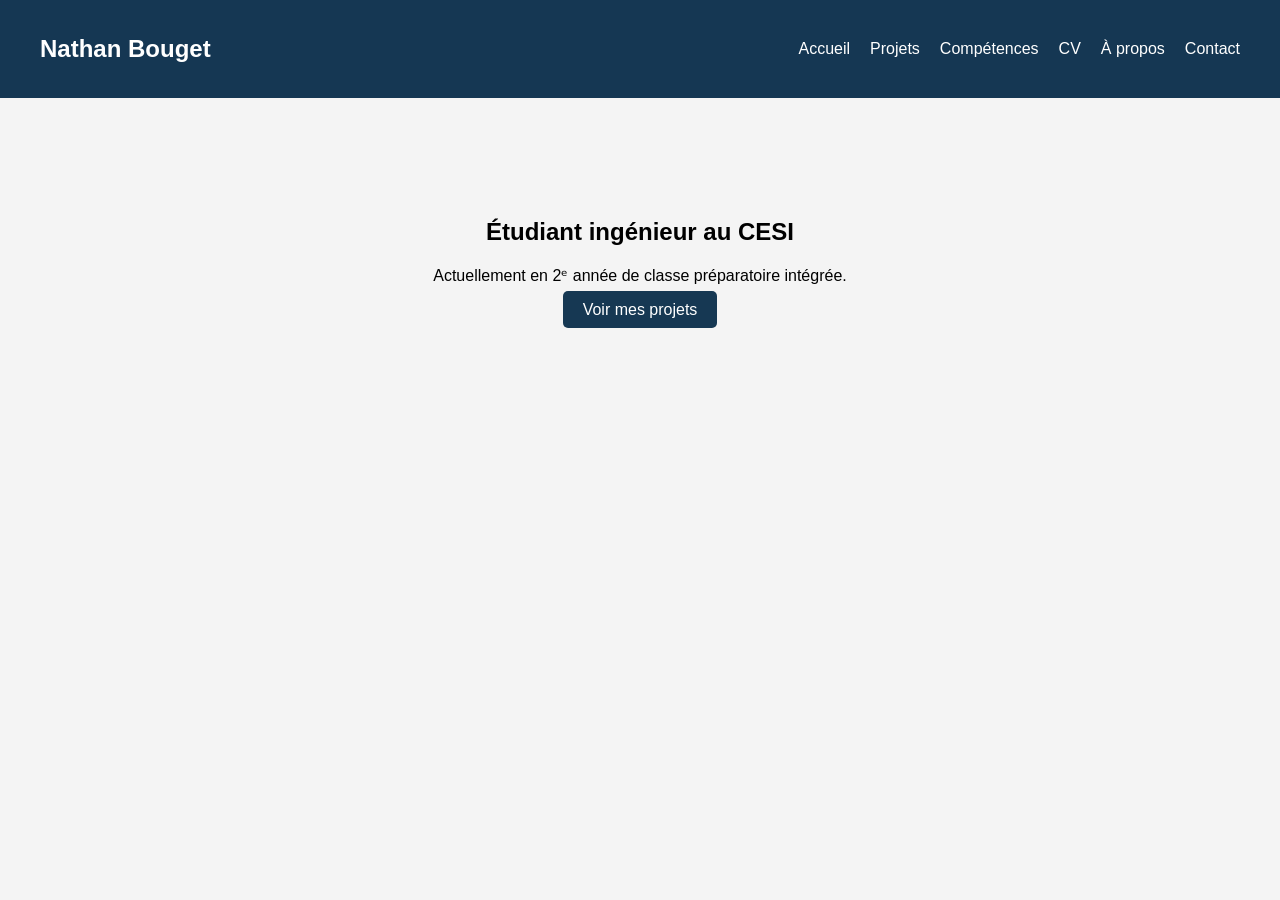
==== Accueil.html @ e26bf6f4 "changement page d'accueil et nom des fichiers" ====
<!DOCTYPE html>
<html lang="fr">

<head>
<meta charset="UTF-8">
<meta name="viewport" content="width=device-width, initial-scale=1.0">
<title>Portfolio - Nathan Bouget</title>
<link rel="stylesheet" href="css/style.css">
</head>

<body>

<header>
<nav class="navbar">
<h1 class="logo">Nathan Bouget</h1>

<ul class="nav-links">
<li><a href="Accueil.html">Accueil</a></li>
<li><a href="Projets.html">Projets</a></li>
<li><a href="Competences.html">Compétences</a></li>
<li><a href="Cv.html">CV</a></li>
<li><a href="APropos.html">À propos</a></li>
<li><a href="Contact.html">Contact</a></li>
</ul>
</nav>
</header>

<section class="hero">

<h2>Étudiant ingénieur au CESI</h2>

<p>
Actuellement en 2ᵉ année de classe préparatoire intégrée.
</p>

<a class="button" href="projets.html">Voir mes projets</a>

</section>

</body>
</html>
---- css/style.css ----
body{
font-family: Arial, sans-serif;
margin:0;
background:#f4f4f4;
}

.navbar{
display:flex;
justify-content:space-between;
align-items:center;
background:#153753;
color:white;
padding:15px 40px;
}

.nav-links{
list-style:none;
display:flex;
}

.nav-links li{
margin-left:20px;
}

.nav-links a{
color:white;
text-decoration:none;
}

.nav-links a:hover{
opacity:0.7;
}

.hero{
text-align:center;
padding:100px 20px;
}

.button{
background:#163853;
color:white;
padding:10px 20px;
text-decoration:none;
border-radius:5px;
}

.projects{
padding:40px;
}

.project-card{
background:white;
padding:20px;
margin-bottom:20px;
border-radius:8px;
box-shadow:0 2px 5px rgba(0,0,0,0.1);
cursor:pointer;
transition:all 0.3s ease;
}

.project-card:hover{
transform:scale(1.02);
}

.details{
display:none;
margin-top:15px;
}

.project-card.active{
transform:scale(1.03);
}
.image_cv img{
display:block;
margin:40px auto;
max-width:800px;
width: 50%;
height:auto;
}

.img-faf{
width: 60%;
height: auto;
display: block;
margin: 0 auto;
}

.img-Signal{
width: 40%;
height: auto;
display: block;
margin: 0 auto;
}
.img-SQL{
width: 50%;
height: auto;
display: block;
margin: 0 auto;
}

.img-Poo1{
width: 30%;
height: auto;
display: block;
margin: 0 auto;
}
.img-Poo2{
width: 60%;
height: auto;
display: block;
margin: 0 auto;
}

.image-container {
display: flex;
justify-content: center;
gap: 20px; /* Espace entre les images */
flex-wrap: wrap; /* Permet de passer à la ligne si nécessaire sur petits écrans */
}
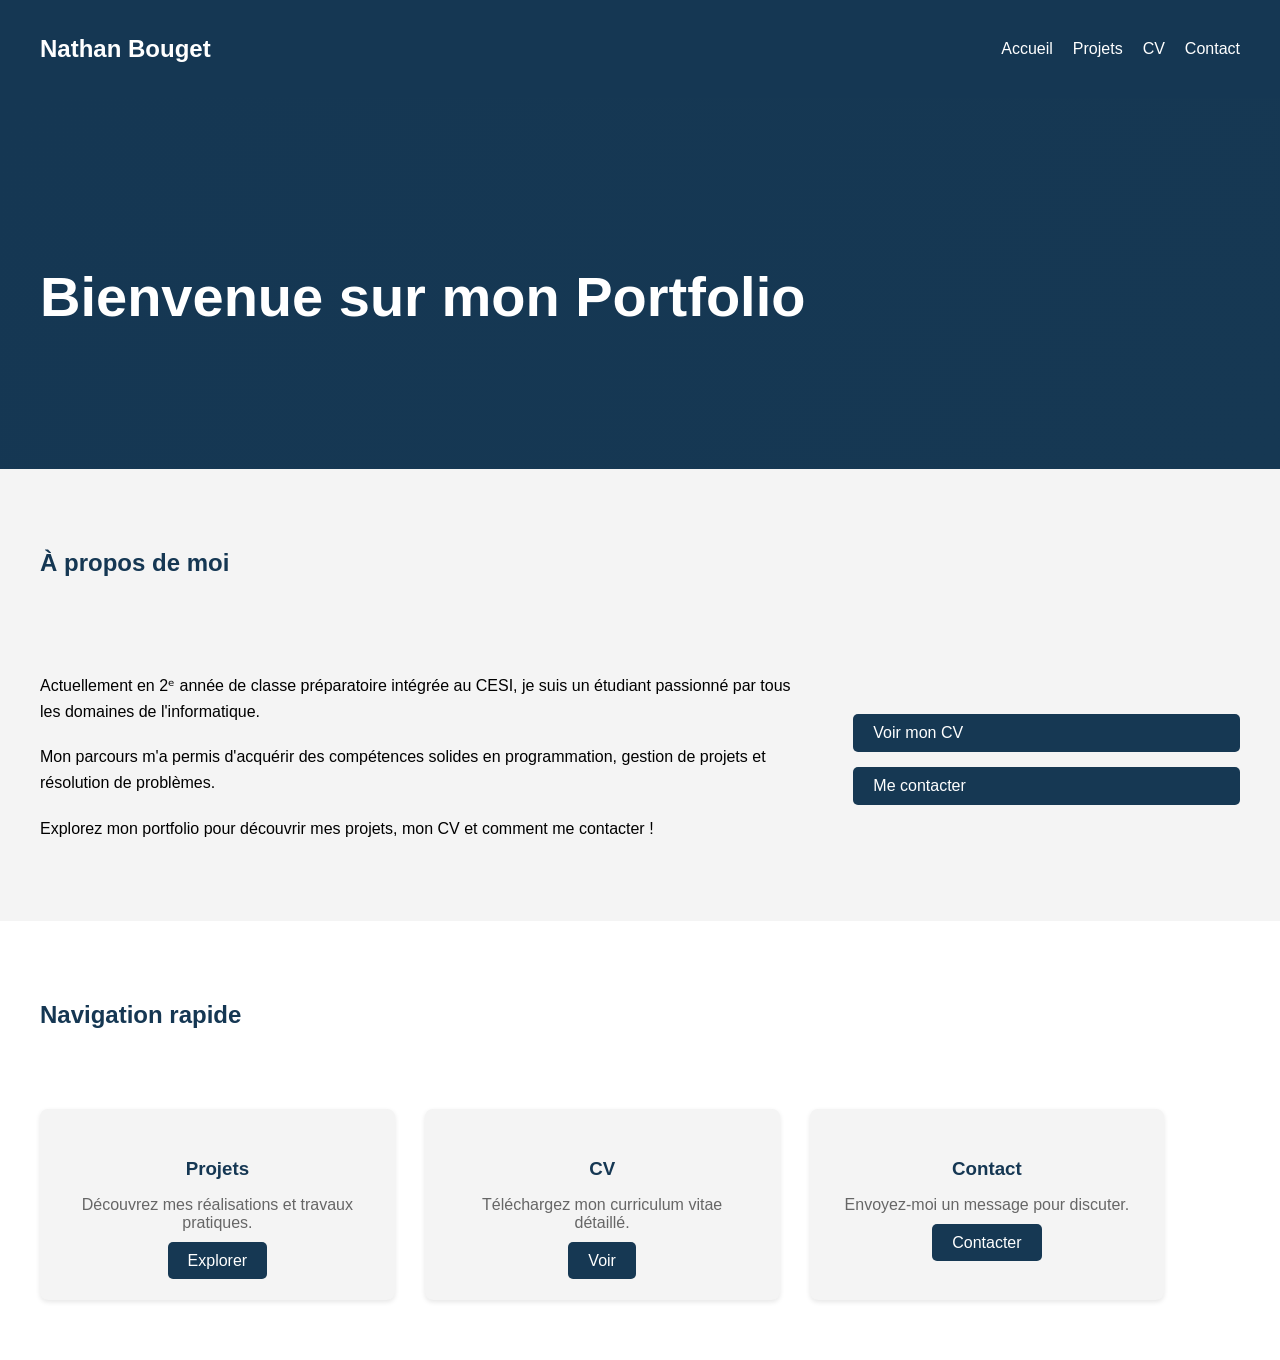
==== commit 1b6479be: "site temporaire ou pas mais complet" ====
--- a/Accueil.html
+++ b/Accueil.html
@@ -17,24 +17,56 @@
 <ul class="nav-links">
 <li><a href="Accueil.html">Accueil</a></li>
 <li><a href="Projets.html">Projets</a></li>
-<li><a href="Competences.html">Compétences</a></li>
 <li><a href="Cv.html">CV</a></li>
-<li><a href="APropos.html">À propos</a></li>
 <li><a href="Contact.html">Contact</a></li>
 </ul>
 </nav>
 </header>
 
-<section class="hero">
+<section class="home-hero">
+    <div class="container">
+        <h1>Bienvenue sur mon Portfolio</h1>
+        </div>
+</section>
 
-<h2>Étudiant ingénieur au CESI</h2>
+<section class="about">
+    <div class="container">
+        <h2>À propos de moi</h2>
+        <div class="about-content">
+            <div class="about-text">
+                <p>Actuellement en 2ᵉ année de classe préparatoire intégrée au CESI, je suis un étudiant passionné par tous les domaines de l'informatique.</p>
+                <p>Mon parcours m'a permis d'acquérir des compétences solides en programmation, gestion de projets et résolution de problèmes.</p>
+                <p>Explorez mon portfolio pour découvrir mes projets, mon CV et comment me contacter !</p>
+            </div>
+            <div class="about-links">
+                <a href="Cv.html" class="button">Voir mon CV</a>
+                <a href="Contact.html" class="button">Me contacter</a>
+            </div>
+        </div>
+    </div>
+</section>
 
-<p>
-Actuellement en 2ᵉ année de classe préparatoire intégrée.
-</p>
-
-<a class="button" href="projets.html">Voir mes projets</a>
-
+<section class="quick-nav">
+    <div class="container">
+        <h2>Navigation rapide</h2>
+        <div class="nav-cards">
+            <div class="nav-card">
+                <h3>Projets</h3>
+                <p>Découvrez mes réalisations et travaux pratiques.</p>
+                <a href="Projets.html" class="button">Explorer</a>
+            </div>
+            <div class="nav-card">
+                <h3>CV</h3>
+                <p>Téléchargez mon curriculum vitae détaillé.</p>
+                <a href="Cv.html" class="button">Voir</a>
+            </div>
+            <div class="nav-card">
+                <h3>Contact</h3>
+                <p>Envoyez-moi un message pour discuter.</p>
+                <a href="Contact.html" class="button">Contacter</a>
+            </div>
+        </div>
+    </div>
 </section>
 
 </body>
--- a/css/style.css
+++ b/css/style.css
@@ -98,6 +98,13 @@
 margin: 0 auto;
 }
 
+.download_cv {
+position: fixed;
+bottom: 20px;
+right: 20px;
+z-index: 1000;
+}
+
 .img-Poo1{
 width: 30%;
 height: auto;
@@ -109,6 +116,180 @@
 height: auto;
 display: block;
 margin: 0 auto;
+}
+
+.contact-hero {
+    text-align: center;
+    padding: 100px 20px;
+    background: linear-gradient(135deg, #153753, #163853);
+    color: white;
+}
+
+.contact-hero h1 {
+    font-size: 3em;
+    margin-bottom: 20px;
+}
+
+.contact-hero p {
+    font-size: 1.2em;
+}
+
+.contact-content {
+    padding: 60px 20px;
+    background: #f4f4f4;
+}
+
+.container {
+    max-width: 1200px;
+    margin: 0 auto;
+    display: flex;
+    flex-wrap: wrap;
+    gap: 40px;
+}
+
+.contact-form, .contact-info {
+    flex: 1;
+    min-width: 300px;
+}
+
+.contact-form h2, .contact-info h2 {
+    color: #153753;
+    margin-bottom: 20px;
+}
+
+.form-group {
+    margin-bottom: 20px;
+}
+
+.form-group label {
+    display: block;
+    margin-bottom: 5px;
+    font-weight: bold;
+}
+
+.form-group input, .form-group textarea {
+    width: 100%;
+    padding: 10px;
+    border: 1px solid #ccc;
+    border-radius: 5px;
+    font-size: 1em;
+}
+
+.info-card {
+    background: white;
+    padding: 20px;
+    margin-bottom: 20px;
+    border-radius: 8px;
+    box-shadow: 0 2px 5px rgba(0,0,0,0.1);
+}
+
+.info-card h3 {
+    color: #153753;
+    margin-bottom: 15px;
+}
+
+.social-link {
+    display: inline-block;
+    margin-right: 15px;
+    color: #163853;
+    text-decoration: none;
+    font-weight: bold;
+}
+
+.social-link:hover {
+    text-decoration: underline;
+}
+
+.home-hero {
+    text-align: center;
+    padding: 120px 20px;
+    background: linear-gradient(135deg, #153753, #163853);
+    color: white;
+}
+
+.home-hero h1 {
+    font-size: 3.5em;
+    margin-bottom: 20px;
+}
+
+.home-hero p {
+    font-size: 1.3em;
+    margin-bottom: 30px;
+}
+
+.about {
+    padding: 60px 20px;
+    background: #f4f4f4;
+}
+
+.about h2 {
+    text-align: center;
+    color: #153753;
+    margin-bottom: 40px;
+}
+
+.about-content {
+    display: flex;
+    flex-wrap: wrap;
+    gap: 40px;
+    align-items: center;
+}
+
+.about-text {
+    flex: 2;
+    min-width: 300px;
+}
+
+.about-text p {
+    margin-bottom: 20px;
+    line-height: 1.6;
+}
+
+.about-links {
+    flex: 1;
+    display: flex;
+    flex-direction: column;
+    gap: 15px;
+    min-width: 200px;
+}
+
+.quick-nav {
+    padding: 60px 20px;
+    background: white;
+}
+
+.quick-nav h2 {
+    text-align: center;
+    color: #153753;
+    margin-bottom: 40px;
+}
+
+.nav-cards {
+    display: flex;
+    flex-wrap: wrap;
+    gap: 30px;
+    justify-content: center;
+}
+
+.nav-card {
+    background: #f4f4f4;
+    padding: 30px;
+    border-radius: 8px;
+    box-shadow: 0 2px 5px rgba(0,0,0,0.1);
+    text-align: center;
+    flex: 1;
+    min-width: 250px;
+    max-width: 300px;
+}
+
+.nav-card h3 {
+    color: #153753;
+    margin-bottom: 15px;
+}
+
+.nav-card p {
+    margin-bottom: 20px;
+    color: #666;
 }
 
 .image-container {
